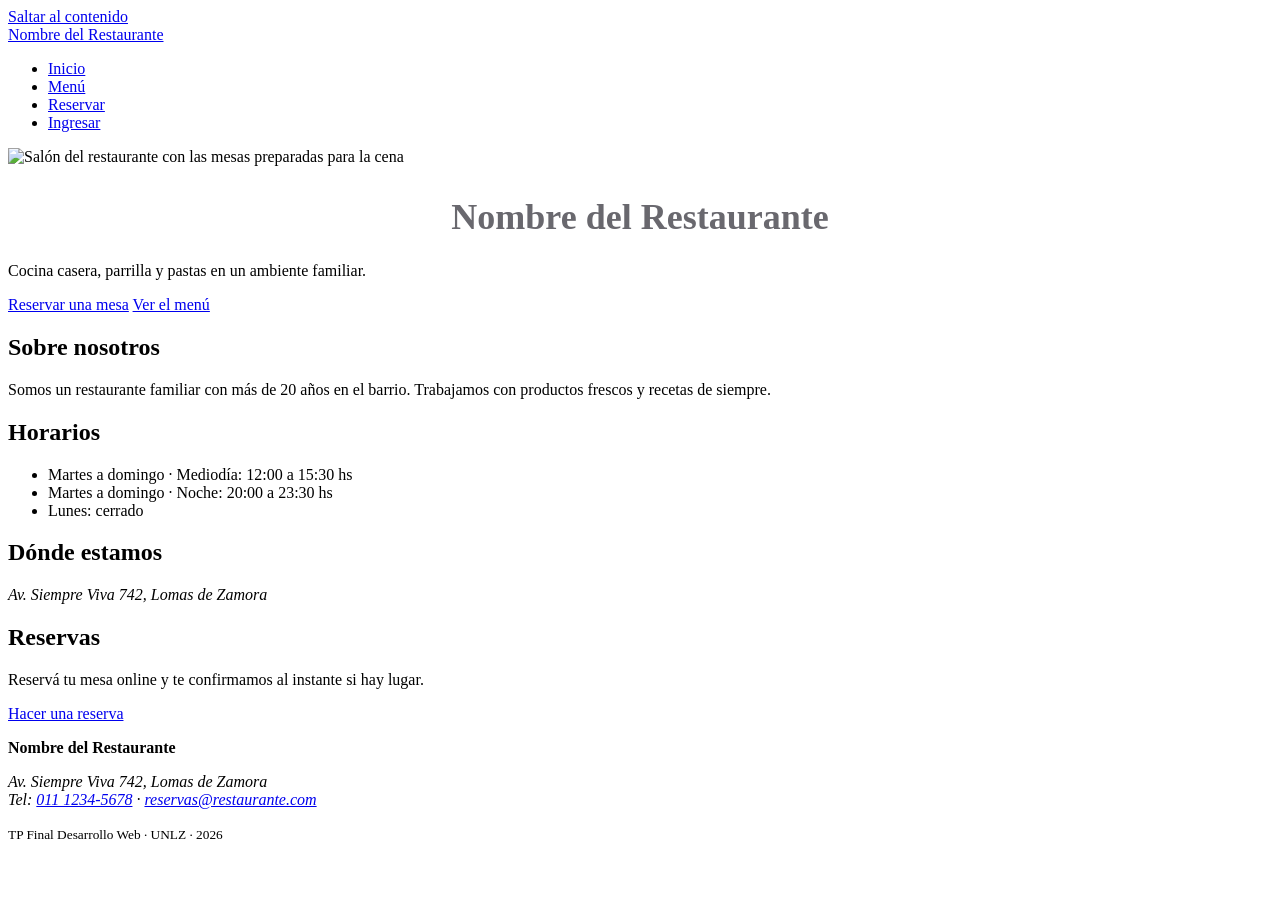
==== index.html @ 8ed5b7c9 "Maqueta la página de inicio con header, nav y footer" ====
<!DOCTYPE html>
<html lang="es">
<head>
    <meta charset="UTF-8">
    <meta name="viewport" content="width=device-width, initial-scale=1.0">
    <meta name="description" content="Nombre del Restaurante: menú y reservas online.">
    <title>Inicio | Nombre del Restaurante</title>
    <link rel="stylesheet" href="css/estilos.css">
</head>
<body>
    <a class="saltar-contenido" href="#contenido">Saltar al contenido</a>

    <header class="encabezado">
        <a class="marca" href="index.html">Nombre del Restaurante</a>

        <nav class="nav-principal" aria-label="Navegación principal">
            <ul>
                <li><a href="index.html" aria-current="page">Inicio</a></li>
                <li><a href="menu.html">Menú</a></li>
                <li><a href="reserva.html">Reservar</a></li>
                <li><a href="login.html">Ingresar</a></li>
            </ul>
        </nav>
    </header>

    <main id="contenido">
        <section class="portada" aria-labelledby="titulo-portada">
            <img src="img/portada.jpg" alt="Salón del restaurante con las mesas preparadas para la cena">
            <h1 id="titulo-portada">Nombre del Restaurante</h1>
            <p>Cocina casera, parrilla y pastas en un ambiente familiar.</p>
            <a class="boton" href="reserva.html">Reservar una mesa</a>
            <a class="boton boton--secundario" href="menu.html">Ver el menú</a>
        </section>

        <section aria-labelledby="titulo-nosotros">
            <h2 id="titulo-nosotros">Sobre nosotros</h2>
            <p>Somos un restaurante familiar con más de 20 años en el barrio. Trabajamos con productos frescos y recetas de siempre.</p>
        </section>

        <section aria-labelledby="titulo-horarios">
            <h2 id="titulo-horarios">Horarios</h2>
            <ul>
                <li>Martes a domingo · Mediodía: 12:00 a 15:30 hs</li>
                <li>Martes a domingo · Noche: 20:00 a 23:30 hs</li>
                <li>Lunes: cerrado</li>
            </ul>
        </section>

        <section aria-labelledby="titulo-ubicacion">
            <h2 id="titulo-ubicacion">Dónde estamos</h2>
            <address>Av. Siempre Viva 742, Lomas de Zamora</address>
        </section>

        <section aria-labelledby="titulo-reservas">
            <h2 id="titulo-reservas">Reservas</h2>
            <p>Reservá tu mesa online y te confirmamos al instante si hay lugar.</p>
            <a class="boton" href="reserva.html">Hacer una reserva</a>
        </section>
    </main>

    <footer class="pie">
        <p><strong>Nombre del Restaurante</strong></p>
        <address>
            Av. Siempre Viva 742, Lomas de Zamora<br>
            Tel: <a href="tel:01112345678">011 1234-5678</a> ·
            <a href="mailto:reservas@restaurante.com">reservas@restaurante.com</a>
        </address>
        <p><small>TP Final Desarrollo Web · UNLZ · 2026</small></p>
    </footer>

    <script src="js/script.js"></script>
</body>
</html>
---- css/estilos.css ----
h1 {
  color: #69686e;
  font-size: 36px;
  text-align: center;
  margin-bottom: 24px;
}

.formulario {
  background-color: #4ccf57;
  width: 100%;
  max-width: 420px;
  padding: 24px;
  box-shadow: 0 2px 8px rgba(0, 0, 0, 0.1);
}
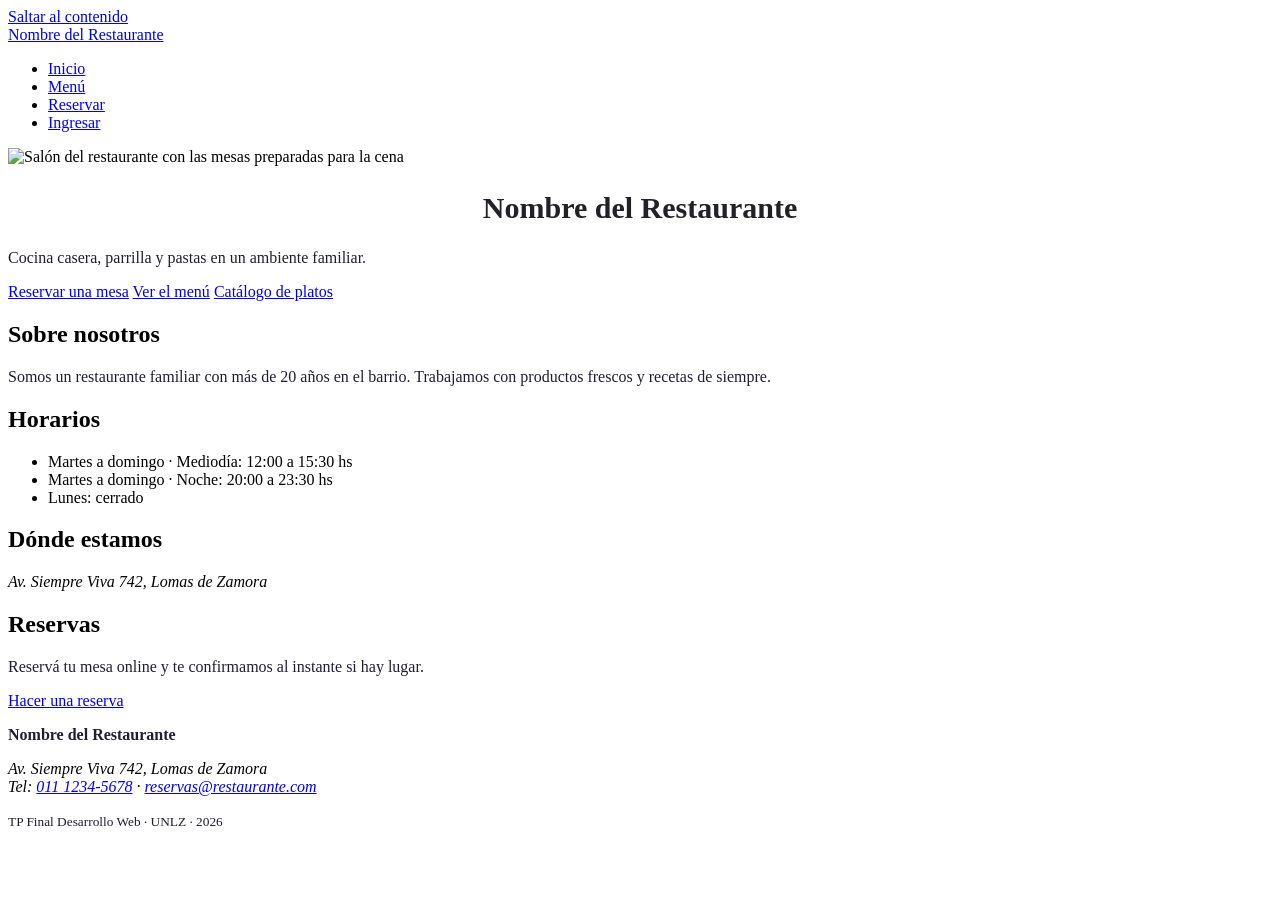
==== commit 5f12b74b: "catalogo con array de platos y agregue enlace a index.html" ====
--- a/index.html
+++ b/index.html
@@ -30,6 +30,7 @@
             <p>Cocina casera, parrilla y pastas en un ambiente familiar.</p>
             <a class="boton" href="reserva.html">Reservar una mesa</a>
             <a class="boton boton--secundario" href="menu.html">Ver el menú</a>
+            <a href="catalogo.php" class="activo">Catálogo de platos</a>
         </section>
 
         <section aria-labelledby="titulo-nosotros">
--- a/css/estilos.css
+++ b/css/estilos.css
@@ -1,11 +1,21 @@
+
+div {
+  background:#69686e;
+  padding: 20px;
+  font-family:sans-serif;
+  border-left: 5px solid #4ccf57;
+}
 
 h1 {
-  color: #69686e;
-  font-size: 36px;
+  color: #222127;
+  font-size: 30px;
   text-align: center;
   margin-bottom: 24px;
 }
 
+p{
+  color: #211e31;
+}
 .formulario {
   background-color: #4ccf57;
   width: 100%;
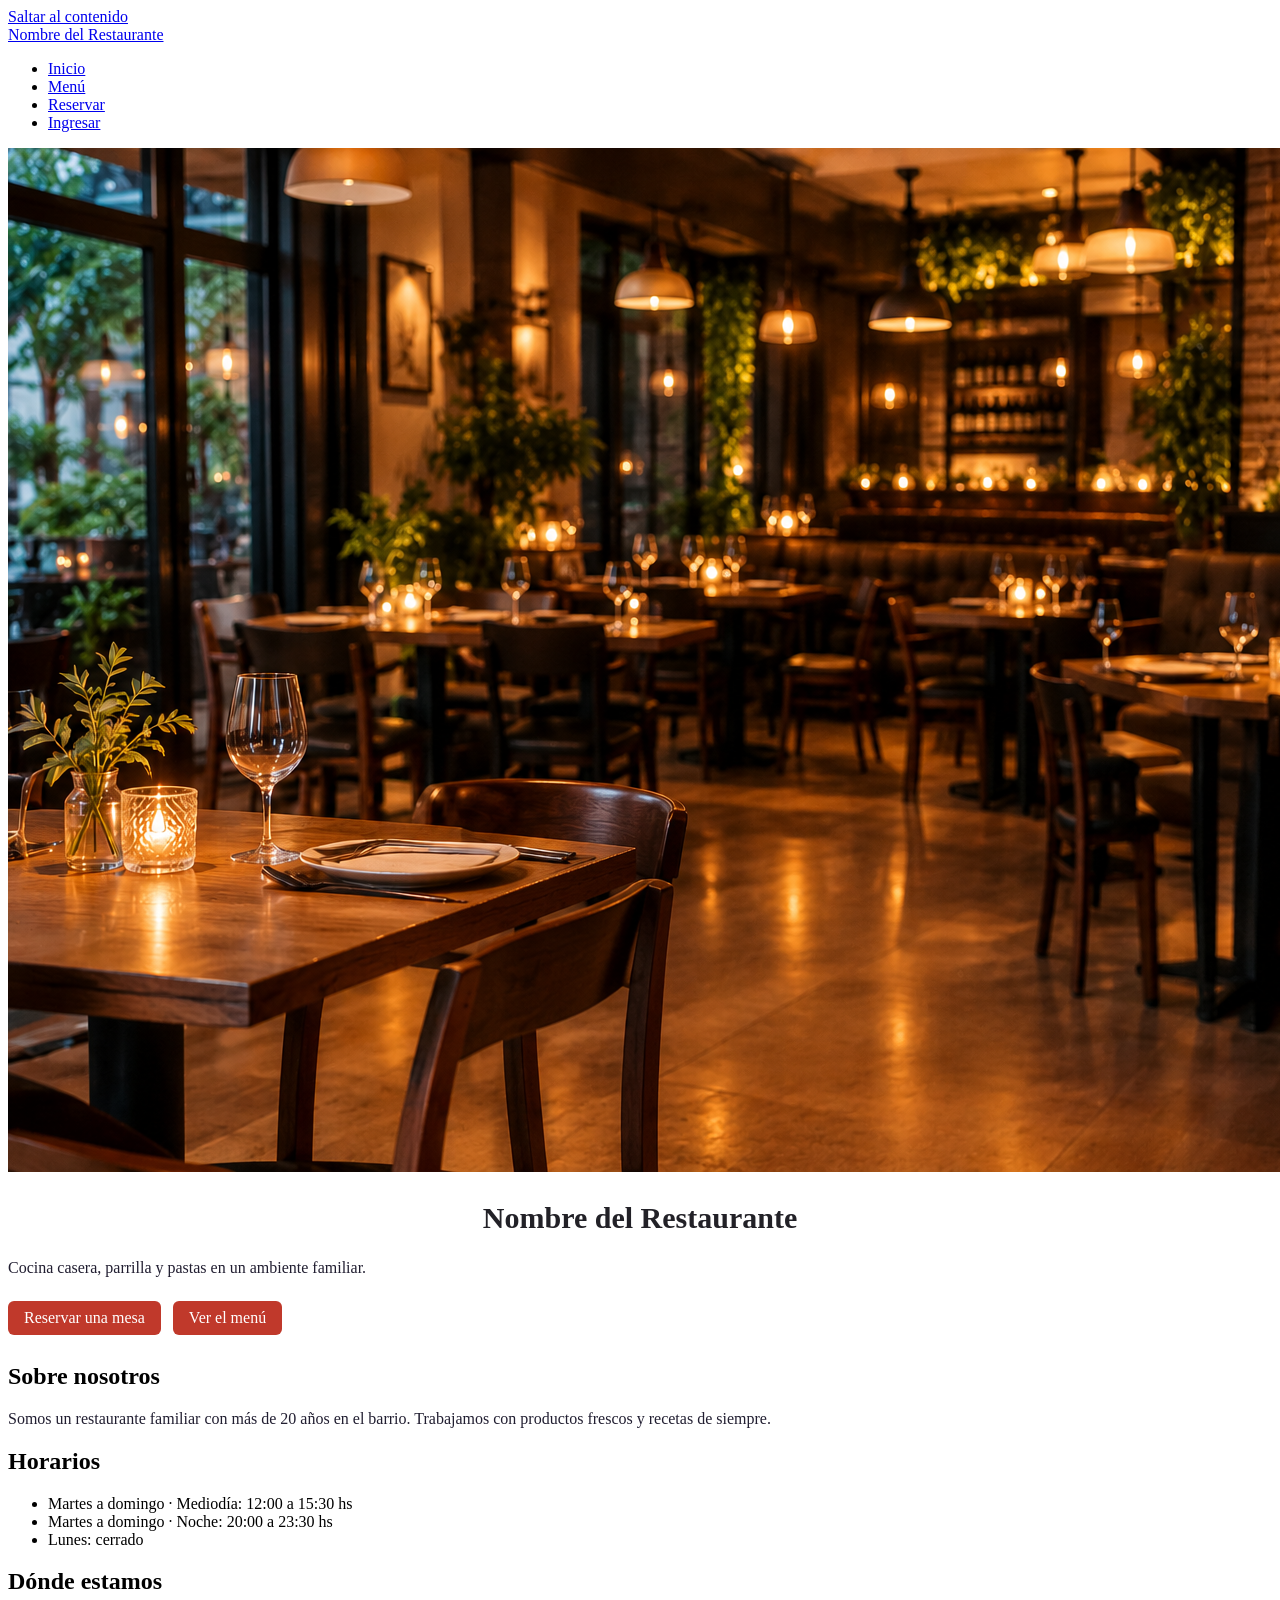
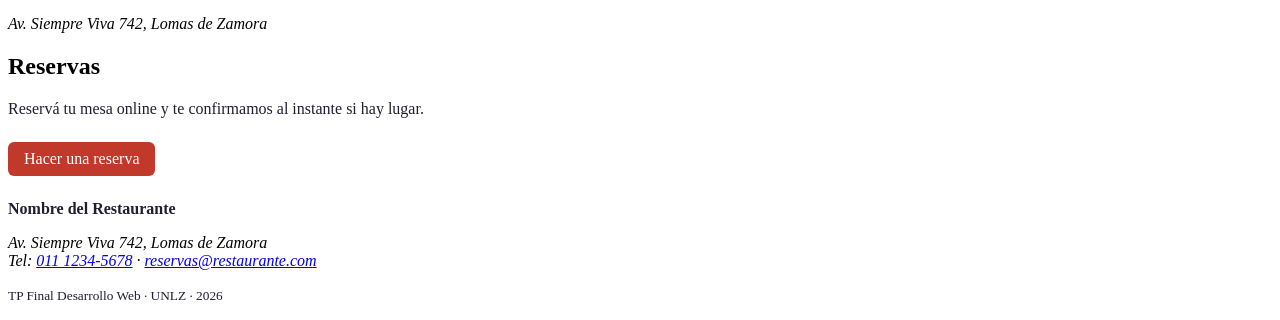
==== commit eb9abc5b: "Corrige links al menú y foto de portada" ====
--- a/index.html
+++ b/index.html
@@ -16,7 +16,7 @@
         <nav class="nav-principal" aria-label="Navegación principal">
             <ul>
                 <li><a href="index.html" aria-current="page">Inicio</a></li>
-                <li><a href="menu.html">Menú</a></li>
+                <li><a href="menu.php">Menú</a></li>
                 <li><a href="reserva.html">Reservar</a></li>
                 <li><a href="login.html">Ingresar</a></li>
             </ul>
@@ -25,12 +25,12 @@
 
     <main id="contenido">
         <section class="portada" aria-labelledby="titulo-portada">
-            <img src="img/portada.jpg" alt="Salón del restaurante con las mesas preparadas para la cena">
+            <img src="img/restaurante.jpg" alt="Salón del restaurante con las mesas preparadas para la cena">
             <h1 id="titulo-portada">Nombre del Restaurante</h1>
             <p>Cocina casera, parrilla y pastas en un ambiente familiar.</p>
             <a class="boton" href="reserva.html">Reservar una mesa</a>
-            <a class="boton boton--secundario" href="menu.html">Ver el menú</a>
-            <a href="catalogo.php" class="activo">Catálogo de platos</a>
+            <a class="boton boton--secundario" href="menu.php">Ver el menú</a>
+            
         </section>
 
         <section aria-labelledby="titulo-nosotros">
--- a/css/estilos.css
+++ b/css/estilos.css
@@ -1,10 +1,4 @@
 
-div {
-  background:#69686e;
-  padding: 20px;
-  font-family:sans-serif;
-  border-left: 5px solid #4ccf57;
-}
 
 h1 {
   color: #222127;
@@ -16,10 +10,90 @@
 p{
   color: #211e31;
 }
-.formulario {
-  background-color: #4ccf57;
-  width: 100%;
-  max-width: 420px;
-  padding: 24px;
-  box-shadow: 0 2px 8px rgba(0, 0, 0, 0.1);
+
+.contenedor { max-width: 1100px; margin: 0 auto; padding: 1rem; }
+
+.indice-categorias { display: flex; gap: 1rem; flex-wrap: wrap; margin-bottom: 1.5rem; }
+.titulo-categoria { border-bottom: 2px solid #c0392b; padding-bottom: .3rem; margin-top: 2rem; }
+
+.grilla-platos {
+  display: grid;
+  grid-template-columns: repeat(auto-fill, minmax(250px, 1fr));
+  gap: 1.5rem;
+  margin-top: 1rem;
 }
+.tarjeta-plato {
+  border: 1px solid #ddd;
+  border-radius: 8px;
+  padding: 1rem;
+  text-align: center;
+}
+.tarjeta-plato img { width: 100%; height: auto; border-radius: 6px; }
+.precio { font-weight: bold; font-size: 1.2rem; color: #c0392b; }
+
+.boton {
+  display: inline-block;
+  background: #c0392b;
+  color: #fff;
+  padding: .5rem 1rem;
+  border-radius: 6px;
+  text-decoration: none;
+  margin: .5rem .5rem .5rem 0;
+}
+
+.detalle-plato { display: flex; gap: 2rem; flex-wrap: wrap; align-items: flex-start; }
+.detalle-plato img { max-width: 450px; width: 100%; border-radius: 8px; }
+.info-plato { flex: 1; min-width: 250px; }
+.categoria { text-transform: uppercase; color: #888; font-size: .85rem; }
+.barra-filtros {
+  display: flex;
+  flex-direction: column;
+  gap: 1rem;
+  margin: 1.5rem 0;
+}
+
+/* Buscador */
+.buscador {
+  display: flex;
+  gap: .5rem;
+  max-width: 500px;
+}
+.buscador input {
+  flex: 1;
+  padding: .6rem 1rem;
+  border: 1px solid #ccc;
+  border-radius: 6px;
+  font-size: 1rem;
+}
+.buscador input:focus {
+  outline: none;
+  border-color: #c0392b;
+  box-shadow: 0 0 0 3px rgba(192, 57, 43, .2);
+}
+.buscador .boton {
+  border: none;
+  cursor: pointer;
+  margin: 0;
+  font-size: 1rem;
+}
+
+.botones-filtro {
+  display: flex;
+  gap: .5rem;
+  flex-wrap: wrap;
+}
+.filtro {
+  padding: .5rem 1.1rem;
+  border: 1px solid #c0392b;
+  background: #fff;
+  color: #c0392b;
+  border-radius: 999px;
+  cursor: pointer;
+  font-size: .95rem;
+  transition: background .2s, color .2s;
+}
+.filtro:hover,
+.filtro.activo {
+  background: #c0392b;
+  color: #fff;
+}
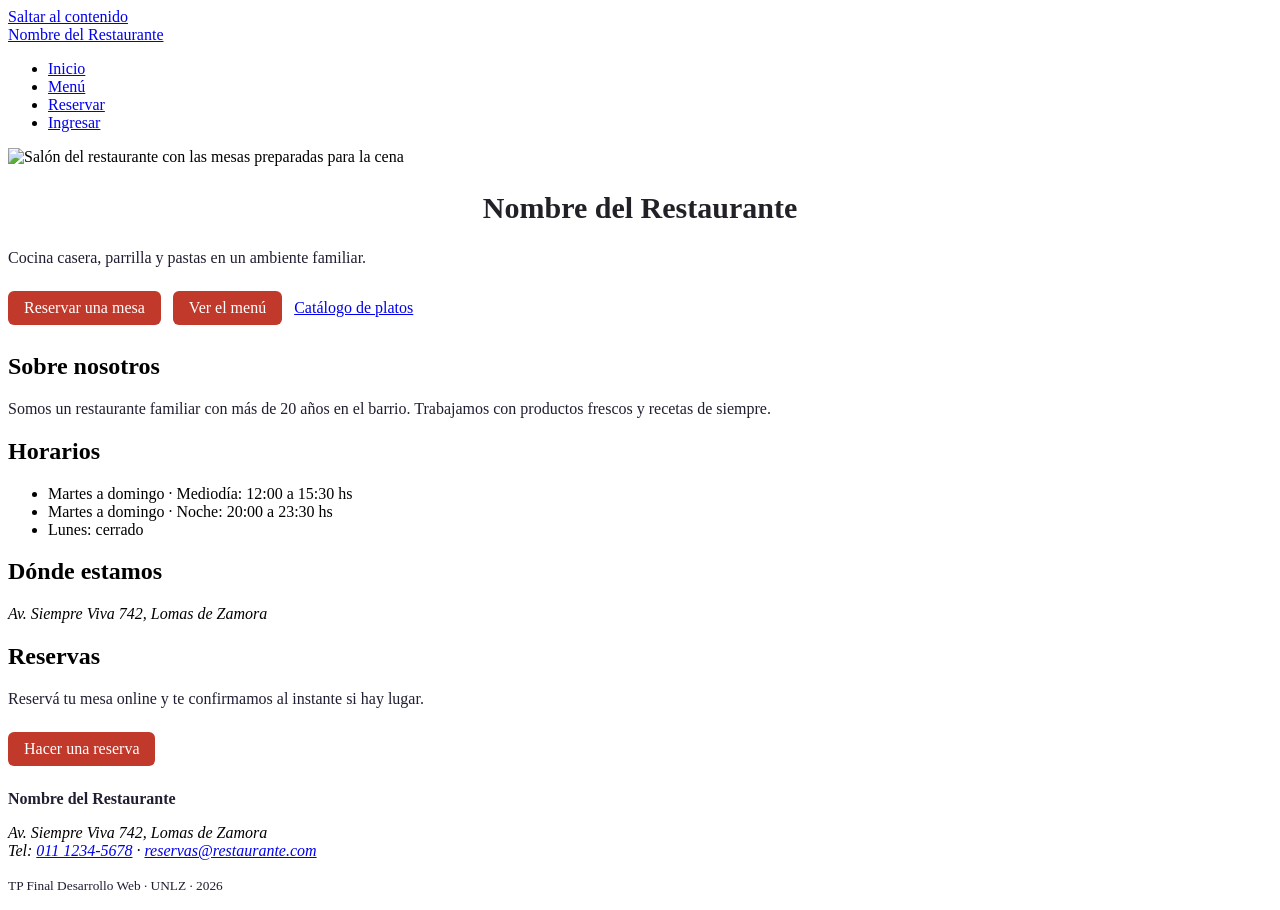
==== commit 9ba3b5df: "validaciones en el formulario y conexion a base de datos, guardando reservas en la base" ====
--- a/index.html
+++ b/index.html
@@ -16,7 +16,7 @@
         <nav class="nav-principal" aria-label="Navegación principal">
             <ul>
                 <li><a href="index.html" aria-current="page">Inicio</a></li>
-                <li><a href="menu.php">Menú</a></li>
+                <li><a href="menu.html">Menú</a></li>
                 <li><a href="reserva.html">Reservar</a></li>
                 <li><a href="login.html">Ingresar</a></li>
             </ul>
@@ -25,12 +25,12 @@
 
     <main id="contenido">
         <section class="portada" aria-labelledby="titulo-portada">
-            <img src="img/restaurante.jpg" alt="Salón del restaurante con las mesas preparadas para la cena">
+            <img src="img/portada.jpg" alt="Salón del restaurante con las mesas preparadas para la cena">
             <h1 id="titulo-portada">Nombre del Restaurante</h1>
             <p>Cocina casera, parrilla y pastas en un ambiente familiar.</p>
             <a class="boton" href="reserva.html">Reservar una mesa</a>
-            <a class="boton boton--secundario" href="menu.php">Ver el menú</a>
-            
+            <a class="boton boton--secundario" href="menu.html">Ver el menú</a>
+            <a href="catalogo.php" class="activo">Catálogo de platos</a>
         </section>
 
         <section aria-labelledby="titulo-nosotros">
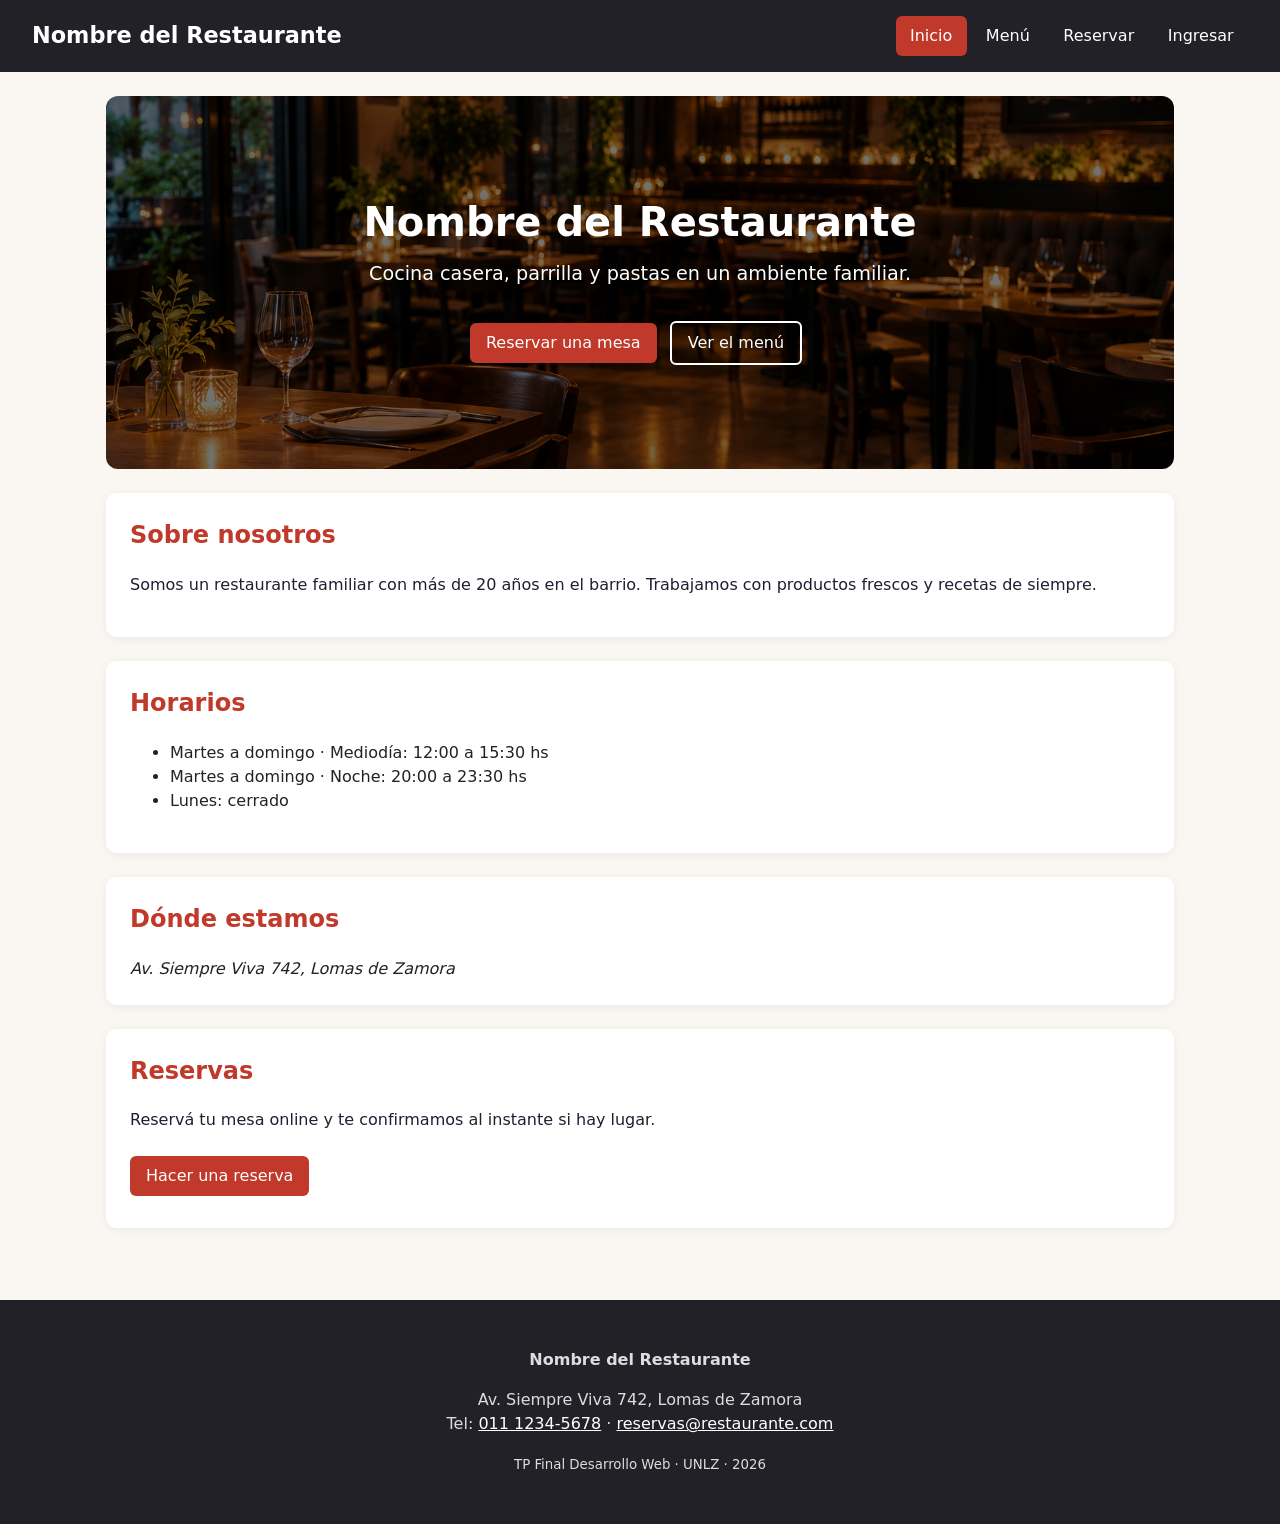
==== commit 9ccf1992: "Merge branch 'main' into bruno" ====
--- a/index.html
+++ b/index.html
@@ -16,7 +16,7 @@
         <nav class="nav-principal" aria-label="Navegación principal">
             <ul>
                 <li><a href="index.html" aria-current="page">Inicio</a></li>
-                <li><a href="menu.html">Menú</a></li>
+                <li><a href="menu.php">Menú</a></li>
                 <li><a href="reserva.html">Reservar</a></li>
                 <li><a href="login.html">Ingresar</a></li>
             </ul>
@@ -25,12 +25,12 @@
 
     <main id="contenido">
         <section class="portada" aria-labelledby="titulo-portada">
-            <img src="img/portada.jpg" alt="Salón del restaurante con las mesas preparadas para la cena">
+            <img src="img/restaurante.jpg" alt="Salón del restaurante con las mesas preparadas para la cena">
             <h1 id="titulo-portada">Nombre del Restaurante</h1>
             <p>Cocina casera, parrilla y pastas en un ambiente familiar.</p>
             <a class="boton" href="reserva.html">Reservar una mesa</a>
-            <a class="boton boton--secundario" href="menu.html">Ver el menú</a>
-            <a href="catalogo.php" class="activo">Catálogo de platos</a>
+            <a class="boton boton--secundario" href="menu.php">Ver el menú</a>
+            
         </section>
 
         <section aria-labelledby="titulo-nosotros">
--- a/css/estilos.css
+++ b/css/estilos.css
@@ -1,4 +1,177 @@
-
+/* =====================================================================
+   BASE DEL SITIO: se aplica a TODAS las páginas
+   Header, navegación, footer, botones e inicio
+   ===================================================================== */
+
+/* ---------- Generales ---------- */
+*, *::before, *::after { box-sizing: border-box; }
+
+body {
+  margin: 0;
+  font-family: system-ui, -apple-system, "Segoe UI", Roboto, sans-serif;
+  line-height: 1.5;
+  background: #faf7f2;
+  color: #222127;
+}
+
+main {
+  max-width: 1100px;
+  margin: 0 auto;
+  padding: 1.5rem 1rem;
+}
+
+img { max-width: 100%; }
+
+/* ---------- Link "Saltar al contenido": solo aparece al apretar Tab ---------- */
+.saltar-contenido {
+  position: absolute;
+  left: -9999px;
+}
+.saltar-contenido:focus {
+  left: 1rem;
+  top: 1rem;
+  z-index: 100;
+  padding: .5rem 1rem;
+  background: #fff;
+  color: #222127;
+  border-radius: 6px;
+}
+
+/* ---------- Header y navegación ---------- */
+.encabezado {
+  display: flex;
+  justify-content: space-between;
+  align-items: center;
+  flex-wrap: wrap;
+  gap: .5rem 1.5rem;
+  padding: 1rem 2rem;
+  background: #222127;
+}
+
+.marca {
+  color: #fff;
+  font-size: 1.4rem;
+  font-weight: bold;
+  text-decoration: none;
+}
+
+.nav-principal ul {
+  display: flex;
+  flex-wrap: wrap;
+  gap: .3rem;
+  list-style: none;
+  margin: 0;
+  padding: 0;
+}
+
+.nav-principal a {
+  display: block;
+  padding: .5rem .9rem;
+  color: #fff;
+  text-decoration: none;
+  border-radius: 6px;
+}
+
+.nav-principal a:hover {
+  background: rgba(255, 255, 255, .12);
+}
+
+/* Página actual resaltada */
+.nav-principal a[aria-current="page"] {
+  background: #c0392b;
+}
+
+/* ---------- Botones ---------- */
+.boton.boton--secundario {
+  background: transparent;
+  border: 2px solid #fff;
+}
+
+/* ---------- Inicio: portada con la foto de fondo ---------- */
+.portada {
+  position: relative;
+  isolation: isolate;          /* la foto queda detrás del texto, pero dentro de la portada */
+  overflow: hidden;
+  padding: 6rem 1.5rem;
+  border-radius: 12px;
+  text-align: center;
+  color: #fff;
+}
+
+.portada img {
+  position: absolute;
+  inset: 0;
+  width: 100%;
+  height: 100%;
+  object-fit: cover;
+  z-index: -1;
+  filter: brightness(.45);     /* oscurece la foto para que se lea el texto */
+}
+
+.portada h1 {
+  color: #fff;
+  font-size: 2.5rem;
+  margin: 0 0 .5rem;
+}
+
+.portada p {
+  color: #fff;
+  font-size: 1.2rem;
+  margin: 0 0 1.5rem;
+}
+
+/* Secciones del inicio (las que vienen después de la portada) como tarjetas */
+.portada ~ section {
+  margin-top: 1.5rem;
+  padding: 1.5rem;
+  background: #fff;
+  border-radius: 10px;
+  box-shadow: 0 2px 8px rgba(0, 0, 0, .06);
+}
+
+.portada ~ section h2 {
+  margin-top: 0;
+  color: #c0392b;
+}
+
+/* ---------- Footer ---------- */
+.pie {
+  margin-top: 3rem;
+  padding: 2rem 1rem;
+  background: #222127;
+  color: #ddd;
+  text-align: center;
+}
+
+.pie p { color: #ddd; }
+
+.pie a { color: #fff; }
+
+.pie address { font-style: normal; }
+
+/* ---------- Celular ---------- */
+@media (max-width: 700px) {
+  .encabezado {
+    flex-direction: column;
+    padding: 1rem;
+  }
+
+  .nav-principal ul {
+    justify-content: center;
+  }
+
+  .portada {
+    padding: 4rem 1rem;
+  }
+
+  .portada h1 {
+    font-size: 1.8rem;
+  }
+}
+
+/* =====================================================================
+   Estilos de cada sección
+   ===================================================================== */
 
 h1 {
   color: #222127;
